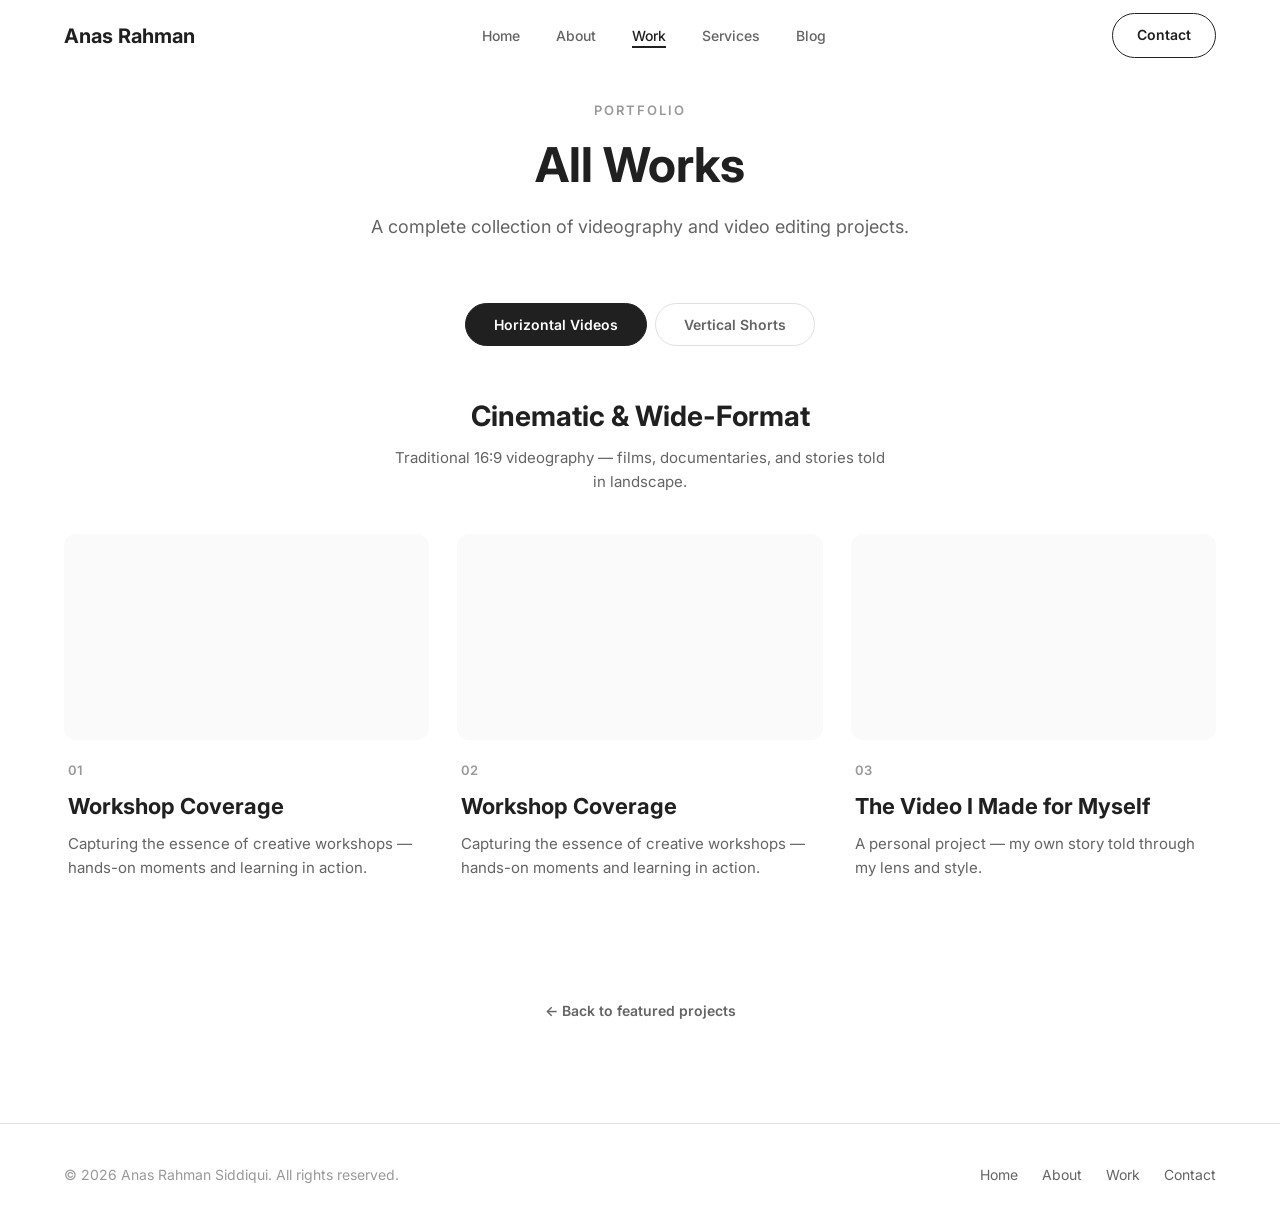
==== works.html @ dbf42dbc "fix: correct name to Rahman, add contact info (Karachi, phone, email)" ====
<!DOCTYPE html>
<html lang="en">
<head>
  <meta charset="UTF-8">
  <meta name="viewport" content="width=device-width, initial-scale=1.0">
  <title>All Works — Anas Rahman Siddiqui</title>
  <meta name="description" content="Complete portfolio of Anas Rahman Siddiqui — videographer and video editor.">
  <link rel="preconnect" href="https://fonts.googleapis.com">
  <link rel="preconnect" href="https://fonts.gstatic.com" crossorigin>
  <link href="https://fonts.googleapis.com/css2?family=Inter:wght@400;500;600;700&display=swap" rel="stylesheet">
  <link rel="stylesheet" href="style.css">
  <style>
    /* Tabs */
    .works-tabs {
      display: flex;
      justify-content: center;
      gap: 8px;
      margin-bottom: 48px;
    }
    .works-tab {
      padding: 12px 28px;
      font-size: 14px;
      font-weight: 600;
      border: 1px solid var(--color-border);
      border-radius: var(--radius-pill);
      background: transparent;
      color: var(--color-secondary);
      cursor: pointer;
      transition: all var(--transition);
      font-family: var(--font-body);
    }
    .works-tab:hover {
      border-color: var(--color-primary);
      color: var(--color-primary);
    }
    .works-tab.active {
      background: var(--color-primary);
      border-color: var(--color-primary);
      color: var(--color-bg);
    }

    /* Category sections — hidden by default */
    .works-category-section {
      display: none;
    }
    .works-category-section.active {
      display: block;
    }

    /* Grid */
    .works-all-grid {
      max-width: var(--max-width);
      margin: 0 auto;
      padding: 0 24px;
      display: grid;
      grid-template-columns: repeat(3, 1fr);
      gap: 40px 28px;
    }
    .works-all-grid .work-card {
      display: flex;
      flex-direction: column;
    }
    .works-all-grid .video-container {
      width: 100%;
    }
    .works-all-grid .video-vertical {
      max-height: 540px;
      min-width: 270px;
      width: 300px;
    }
    .works-all-grid .video-vertical iframe {
      object-fit: fill !important;
    }
    .works-all-grid .video-horizontal {
      width: 100%;
    }

    /* Section header */
    .works-section-title {
      font-family: var(--font-heading);
      font-size: 28px;
      font-weight: 700;
      margin-bottom: 8px;
      text-align: center;
    }
    .works-section-desc {
      font-size: 15px;
      color: var(--color-secondary);
      margin-bottom: 40px;
      text-align: center;
      max-width: 500px;
      margin-left: auto;
      margin-right: auto;
    }

    /* Back link */
    .back-link {
      display: inline-flex;
      align-items: center;
      gap: 8px;
      font-size: 14px;
      font-weight: 600;
      color: var(--color-secondary);
      transition: color var(--transition);
    }
    .back-link:hover { color: var(--color-primary); }
    .works-back-wrapper { text-align: center; margin-top: 60px; }

    .reveal { opacity: 0; transform: translateY(24px); transition: all 0.6s ease; }
    .reveal.visible { opacity: 1; transform: translateY(0); }

    @media (max-width: 900px) {
      .works-all-grid { grid-template-columns: repeat(2, 1fr); }
    }
    @media (max-width: 560px) {
      .works-all-grid { grid-template-columns: 1fr; }
      .works-all-grid .video-vertical { max-height: 420px; min-width: 200px; }
    }
  </style>
</head>
<body>

  <!-- Navigation -->
  <nav class="navbar" id="navbar">
    <div class="nav-container">
      <a href="index.html" class="logo">Anas Rahman</a>
      <ul class="nav-menu" id="navMenu">
        <li><a href="index.html#home" class="nav-link">Home</a></li>
        <li><a href="index.html#about" class="nav-link">About</a></li>
        <li><a href="index.html#works" class="nav-link active">Work</a></li>
        <li><a href="index.html#services" class="nav-link">Services</a></li>
        <li><a href="index.html#blog" class="nav-link">Blog</a></li>
      </ul>
      <a href="index.html#contact" class="nav-cta">Contact</a>
      <button class="nav-toggle" id="navToggle" aria-label="Toggle menu">
        <span></span><span></span><span></span>
      </button>
    </div>
  </nav>

  <!-- Works Page -->
  <section class="section">
    <div class="container">
      <div class="works-page-header reveal">
        <p class="section-label">Portfolio</p>
        <h2 class="section-title">All Works</h2>
        <p class="section-desc">A complete collection of videography and video editing projects.</p>
      </div>

      <!-- Tabs -->
      <div class="works-tabs reveal">
        <button class="works-tab active" data-tab="horizontal">Horizontal Videos</button>
        <button class="works-tab" data-tab="vertical">Vertical Shorts</button>
      </div>

      <!-- Category: Horizontal Videos -->
      <div class="works-category-section active" id="section-horizontal">
        <div class="works-section-title reveal">Cinematic &amp; Wide-Format</div>
        <p class="works-section-desc reveal">Traditional 16:9 videography — films, documentaries, and stories told in landscape.</p>

        <div class="works-all-grid">

          <!-- H1 — Workshop Coverage -->
          <div class="work-card reveal">
            <div class="video-container video-horizontal">
              <iframe src="https://www.youtube.com/embed/DW00xK0rSoQ?autoplay=0&rel=0" title="Workshop Coverage" frameborder="0" allow="accelerometer; autoplay; clipboard-write; encrypted-media; gyroscope; picture-in-picture" allowfullscreen></iframe>
            </div>
            <div class="work-meta">
              <p class="work-number">01</p>
              <h3 class="work-title">Workshop Coverage</h3>
              <p class="work-desc">Capturing the essence of creative workshops — hands-on moments and learning in action.</p>
            </div>
          </div>

          <!-- H2 — Workshop Coverage -->
          <div class="work-card reveal">
            <div class="video-container video-horizontal">
              <iframe src="https://www.youtube.com/embed/mkoUpYARO3Y?autoplay=0&rel=0" title="Workshop Coverage" frameborder="0" allow="accelerometer; autoplay; clipboard-write; encrypted-media; gyroscope; picture-in-picture" allowfullscreen></iframe>
            </div>
            <div class="work-meta">
              <p class="work-number">02</p>
              <h3 class="work-title">Workshop Coverage</h3>
              <p class="work-desc">Capturing the essence of creative workshops — hands-on moments and learning in action.</p>
            </div>
          </div>

          <!-- H3 — Myself -->
          <div class="work-card reveal">
            <div class="video-container video-horizontal">
              <iframe src="https://www.youtube.com/embed/28gtFXc-Je8?autoplay=0&rel=0" title="The Video I Made for Myself" frameborder="0" allow="accelerometer; autoplay; clipboard-write; encrypted-media; gyroscope; picture-in-picture" allowfullscreen></iframe>
            </div>
            <div class="work-meta">
              <p class="work-number">03</p>
              <h3 class="work-title">The Video I Made for Myself</h3>
              <p class="work-desc">A personal project — my own story told through my lens and style.</p>
            </div>
          </div>

        </div>
      </div>

      <!-- Category: Vertical Shorts -->
      <div class="works-category-section" id="section-vertical">
        <div class="works-section-title reveal">YouTube Shorts &amp; Reels</div>
        <p class="works-section-desc reveal">Quick, impactful vertical content — 9:16 format optimized for mobile and Shorts.</p>

        <div class="works-all-grid">

          <!-- S1 — Reviews Reel -->
          <div class="work-card reveal">
            <div class="video-container video-vertical">
              <iframe src="https://www.youtube.com/embed/zEVXGn4270s?autoplay=0&rel=0" title="Reviews Reel" frameborder="0" allow="accelerometer; autoplay; clipboard-write; encrypted-media; gyroscope; picture-in-picture" allowfullscreen></iframe>
            </div>
            <div class="work-meta">
              <p class="work-number">01</p>
              <h3 class="work-title">Reviews Reel</h3>
              <p class="work-desc">Quick-hit reviews — honest takes on gear, tools, and techniques in 60 seconds.</p>
            </div>
          </div>

          <!-- S2 — Reviews Reel -->
          <div class="work-card reveal">
            <div class="video-container video-vertical">
              <iframe src="https://www.youtube.com/embed/CBUQ7c25rzM?autoplay=0&rel=0" title="Reviews Reel" frameborder="0" allow="accelerometer; autoplay; clipboard-write; encrypted-media; gyroscope; picture-in-picture" allowfullscreen></iframe>
            </div>
            <div class="work-meta">
              <p class="work-number">02</p>
              <h3 class="work-title">Reviews Reel</h3>
              <p class="work-desc">Quick-hit reviews — honest takes on gear, tools, and techniques in 60 seconds.</p>
            </div>
          </div>

          <!-- S3 — Minimal Editing -->
          <div class="work-card reveal">
            <div class="video-container video-vertical">
              <iframe src="https://www.youtube.com/embed/Puwrz4b2Gc4?autoplay=0&rel=0" title="Minimal Editing" frameborder="0" allow="accelerometer; autoplay; clipboard-write; encrypted-media; gyroscope; picture-in-picture" allowfullscreen></iframe>
            </div>
            <div class="work-meta">
              <p class="work-number">03</p>
              <h3 class="work-title">Minimal Editing</h3>
              <p class="work-desc">Less is more — clean, minimal edits that let the visuals speak for themselves.</p>
            </div>
          </div>

          <!-- S4 — Minimal Editing -->
          <div class="work-card reveal">
            <div class="video-container video-vertical">
              <iframe src="https://www.youtube.com/embed/XI1FGnscoVo?autoplay=0&rel=0" title="Minimal Editing" frameborder="0" allow="accelerometer; autoplay; clipboard-write; encrypted-media; gyroscope; picture-in-picture" allowfullscreen></iframe>
            </div>
            <div class="work-meta">
              <p class="work-number">04</p>
              <h3 class="work-title">Minimal Editing</h3>
              <p class="work-desc">Less is more — clean, minimal edits that let the visuals speak for themselves.</p>
            </div>
          </div>

          <!-- S5 — Myself -->
          <div class="work-card reveal">
            <div class="video-container video-vertical">
              <iframe src="https://www.youtube.com/embed/gh7UGdHPQJs?autoplay=0&rel=0" title="The Video I Made for Myself" frameborder="0" allow="accelerometer; autoplay; clipboard-write; encrypted-media; gyroscope; picture-in-picture" allowfullscreen></iframe>
            </div>
            <div class="work-meta">
              <p class="work-number">05</p>
              <h3 class="work-title">The Video I Made for Myself</h3>
              <p class="work-desc">A personal project — my own story told through my lens and style.</p>
            </div>
          </div>

          <!-- S6 — Myself -->
          <div class="work-card reveal">
            <div class="video-container video-vertical">
              <iframe src="https://www.youtube.com/embed/VKpuMI4sp3k?autoplay=0&rel=0" title="The Video I Made for Myself" frameborder="0" allow="accelerometer; autoplay; clipboard-write; encrypted-media; gyroscope; picture-in-picture" allowfullscreen></iframe>
            </div>
            <div class="work-meta">
              <p class="work-number">06</p>
              <h3 class="work-title">The Video I Made for Myself</h3>
              <p class="work-desc">A personal project — my own story told through my lens and style.</p>
            </div>
          </div>

        </div>
      </div>

      <div class="works-back-wrapper reveal">
        <a href="index.html#works" class="back-link">← Back to featured projects</a>
      </div>
    </div>
  </section>

  <!-- Footer -->
  <footer class="footer">
    <div class="footer-container">
      <p class="footer-text">© 2026 Anas Rahman Siddiqui. All rights reserved.</p>
      <div class="footer-links">
        <a href="index.html#home">Home</a>
        <a href="index.html#about">About</a>
        <a href="index.html#works">Work</a>
        <a href="index.html#contact">Contact</a>
      </div>
    </div>
  </footer>

  <script>
    // Nav scroll effect
    const navbar = document.getElementById('navbar');
    window.addEventListener('scroll', () => {
      navbar.classList.toggle('scrolled', window.pageYOffset > 50);
    });

    // Mobile nav toggle
    const navToggle = document.getElementById('navToggle');
    const navMenu = document.getElementById('navMenu');
    if (navToggle) navToggle.addEventListener('click', () => navMenu.classList.toggle('open'));

    // Tabs
    const tabs = document.querySelectorAll('.works-tab');
    const sections = document.querySelectorAll('.works-category-section');

    tabs.forEach(tab => {
      tab.addEventListener('click', () => {
        const target = tab.getAttribute('data-tab');

        tabs.forEach(t => t.classList.remove('active'));
        tab.classList.add('active');

        sections.forEach(s => s.classList.remove('active'));
        document.getElementById('section-' + target).classList.add('active');
      });
    });

    // Scroll reveal
    const revealElements = document.querySelectorAll('.reveal');
    const revealObserver = new IntersectionObserver((entries) => {
      entries.forEach(entry => {
        if (entry.isIntersecting) entry.target.classList.add('visible');
      });
    }, { threshold: 0.1, rootMargin: '0px 0px -50px 0px' });
    revealElements.forEach(el => revealObserver.observe(el));
  </script>
</body>
</html>
---- style.css ----
/* ============================================
   DESIGN TOKENS
   ============================================ */
:root {
  --color-primary: #202020;
  --color-secondary: #646464;
  --color-muted: #999999;
  --color-border: #E0E0E0;
  --color-bg: #ffffff;
  --color-bg-alt: #FAFAFA;
  --font-heading: 'Inter', -apple-system, BlinkMacSystemFont, 'Segoe UI', sans-serif;
  --font-body: 'Inter', -apple-system, BlinkMacSystemFont, 'Segoe UI', sans-serif;
  --max-width: 1200px;
  --nav-height: 72px;
  --radius-pill: 60px;
  --radius-sm: 8px;
  --transition: 0.3s cubic-bezier(0.4, 0, 0.2, 1);
}

/* ============================================
   RESET
   ============================================ */
*, *::before, *::after {
  box-sizing: border-box;
  margin: 0;
  padding: 0;
}

html {
  scroll-behavior: smooth;
  -webkit-font-smoothing: antialiased;
  -moz-osx-font-smoothing: grayscale;
}

body {
  font-family: var(--font-body);
  font-size: 16px;
  line-height: 1.6;
  color: var(--color-primary);
  background: var(--color-bg);
}

img {
  max-width: 100%;
  height: auto;
  display: block;
}

a {
  color: inherit;
  text-decoration: none;
}

ul { list-style: none; }

/* ============================================
   UTILITY
   ============================================ */
.section {
  padding: 100px 0;
}

.section-label {
  font-size: 13px;
  font-weight: 600;
  letter-spacing: 2px;
  text-transform: uppercase;
  color: var(--color-muted);
  margin-bottom: 16px;
}

.section-title {
  font-family: var(--font-heading);
  font-size: clamp(32px, 5vw, 48px);
  font-weight: 700;
  line-height: 1.15;
  margin-bottom: 20px;
}

.section-desc {
  font-size: 18px;
  color: var(--color-secondary);
  max-width: 600px;
  line-height: 1.7;
}

/* ============================================
   BUTTONS
   ============================================ */
.btn-primary {
  display: inline-flex;
  align-items: center;
  padding: 14px 32px;
  background: var(--color-primary);
  color: var(--color-bg);
  font-family: var(--font-body);
  font-size: 15px;
  font-weight: 600;
  border: 1px solid var(--color-primary);
  border-radius: var(--radius-pill);
  cursor: pointer;
  transition: all var(--transition);
  text-decoration: none;
}

.btn-primary:hover {
  background: transparent;
  color: var(--color-primary);
}

/* ============================================
   NAVIGATION
   ============================================ */
.navbar {
  position: fixed;
  top: 0;
  left: 0;
  right: 0;
  z-index: 1000;
  height: var(--nav-height);
  background: rgba(255, 255, 255, 0.85);
  backdrop-filter: blur(20px);
  -webkit-backdrop-filter: blur(20px);
  border-bottom: 1px solid transparent;
  transition: all var(--transition);
}

.navbar.scrolled {
  border-bottom-color: var(--color-border);
  box-shadow: 0 1px 20px rgba(0, 0, 0, 0.06);
}

.nav-container {
  max-width: var(--max-width);
  margin: 0 auto;
  padding: 0 24px;
  height: 100%;
  display: flex;
  align-items: center;
  justify-content: space-between;
}

.logo {
  font-family: var(--font-heading);
  font-size: 20px;
  font-weight: 700;
  color: var(--color-primary);
}

.nav-menu {
  display: flex;
  gap: 36px;
}

.nav-link {
  font-size: 14px;
  font-weight: 500;
  color: var(--color-secondary);
  transition: color var(--transition);
  position: relative;
}

.nav-link::after {
  content: '';
  position: absolute;
  bottom: -4px;
  left: 0;
  width: 0;
  height: 2px;
  background: var(--color-primary);
  transition: width var(--transition);
}

.nav-link:hover,
.nav-link.active {
  color: var(--color-primary);
}

.nav-link.active::after,
.nav-link:hover::after {
  width: 100%;
}

.nav-cta {
  font-size: 14px;
  font-weight: 600;
  padding: 10px 24px;
  border: 1px solid var(--color-primary);
  border-radius: var(--radius-pill);
  transition: all var(--transition);
}

.nav-cta:hover {
  background: var(--color-primary);
  color: var(--color-bg);
}

.nav-toggle {
  display: none;
  flex-direction: column;
  gap: 5px;
  cursor: pointer;
  background: none;
  border: none;
  padding: 4px;
}

.nav-toggle span {
  width: 24px;
  height: 2px;
  background: var(--color-primary);
  transition: all var(--transition);
}

@media (max-width: 768px) {
  .nav-menu {
    display: none;
    position: absolute;
    top: var(--nav-height);
    left: 0;
    right: 0;
    flex-direction: column;
    background: var(--color-bg);
    padding: 24px;
    gap: 20px;
    border-bottom: 1px solid var(--color-border);
  }

  .nav-menu.open {
    display: flex;
  }

  .nav-toggle {
    display: flex;
  }
}

/* ============================================
   HERO
   ============================================ */
.hero {
  padding-top: calc(var(--nav-height) + 60px);
  padding-bottom: 80px;
}

.hero-container {
  max-width: var(--max-width);
  margin: 0 auto;
  padding: 0 24px;
  display: grid;
  grid-template-columns: 1fr 1fr;
  gap: 60px;
  align-items: center;
}

.hero-label {
  font-size: 13px;
  font-weight: 600;
  letter-spacing: 2px;
  text-transform: uppercase;
  color: var(--color-muted);
  margin-bottom: 24px;
}

.hero-title {
  font-family: var(--font-heading);
  font-size: clamp(36px, 5.5vw, 60px);
  font-weight: 700;
  line-height: 1.1;
  margin-bottom: 24px;
}

.hero-subtitle {
  font-size: 18px;
  color: var(--color-secondary);
  line-height: 1.7;
  max-width: 480px;
  margin-bottom: 36px;
}

.hero-visual {
  position: relative;
}

.hero-image-wrapper {
  border-radius: 16px;
  overflow: hidden;
  aspect-ratio: 4/5;
}

.hero-image-wrapper img {
  width: 100%;
  height: 100%;
  object-fit: cover;
}

.social-proof {
  display: flex;
  align-items: center;
  gap: 16px;
  margin-top: 24px;
}

.avatars {
  display: flex;
}

.avatars img {
  width: 40px;
  height: 40px;
  border-radius: 50%;
  border: 3px solid var(--color-bg);
  margin-left: -12px;
  object-fit: cover;
}

.avatars img:first-child {
  margin-left: 0;
}

.proof-text {
  font-size: 14px;
  color: var(--color-secondary);
  font-weight: 500;
}

@media (max-width: 900px) {
  .hero-container {
    grid-template-columns: 1fr;
    gap: 40px;
  }

  .hero-visual {
    order: -1;
    max-width: 400px;
    margin: 0 auto;
  }
}

/* ============================================
   ABOUT
   ============================================ */
.about {
  background: var(--color-bg-alt);
}

.about-container {
  max-width: var(--max-width);
  margin: 0 auto;
  padding: 0 24px;
  display: grid;
  grid-template-columns: 1fr 1fr;
  gap: 80px;
  align-items: center;
}

.about-image {
  border-radius: 16px;
  overflow: hidden;
  aspect-ratio: 3/4;
}

.about-image img {
  width: 100%;
  height: 100%;
  object-fit: cover;
}

.about-stats {
  display: flex;
  gap: 48px;
  margin-top: 40px;
  padding-top: 40px;
  border-top: 1px solid var(--color-border);
}

.stat-number {
  font-family: var(--font-heading);
  font-size: 40px;
  font-weight: 700;
  line-height: 1;
}

.stat-label {
  font-size: 14px;
  color: var(--color-secondary);
  margin-top: 6px;
}

@media (max-width: 900px) {
  .about-container {
    grid-template-columns: 1fr;
    gap: 40px;
  }
}

/* ============================================
   WORKS / PROJECTS
   ============================================ */
.works {
  padding: 100px 0;
}

.works-header {
  max-width: var(--max-width);
  margin: 0 auto;
  padding: 0 24px;
  display: flex;
  justify-content: space-between;
  align-items: flex-end;
  margin-bottom: 60px;
}

.works-featured {
  max-width: var(--max-width);
  margin: 0 auto;
  padding: 0 24px;
  display: flex;
  flex-direction: column;
  gap: 32px;
}

/* Row: two horizontal videos side by side */
.work-row-horizontal {
  display: grid;
  grid-template-columns: 1fr 1fr;
  gap: 32px;
}

/* Row: two vertical shorts side by side, same height */
.work-row-vertical {
  display: flex;
  justify-content: center;
  gap: 32px;
}

.work-row-vertical .work-card {
  display: flex;
  flex-direction: column;
  flex: 0 0 auto;
}

/* Ensure both vertical shorts are the same height */
.work-row-vertical .video-vertical {
  max-height: 500px;
  min-width: 250px;
  width: 270px;
}

.work-row-vertical .work-meta {
  flex: 1;
  display: flex;
  flex-direction: column;
  justify-content: flex-start;
}

@media (max-width: 900px) {
  .work-row-horizontal {
    grid-template-columns: 1fr;
  }

  .work-row-vertical {
    flex-direction: column;
    align-items: center;
  }

  .work-row-vertical .video-vertical {
    max-height: 460px;
    min-width: 240px;
    width: 260px;
  }
}

.work-card {
  cursor: default;
  transition: transform var(--transition);
}

.work-card:hover {
  transform: translateY(-4px);
}

.video-container {
  position: relative;
  border-radius: 12px;
  overflow: hidden;
  background: var(--color-bg-alt);
  margin-bottom: 20px;
}

.video-container video {
  width: 100%;
  height: 100%;
  object-fit: cover;
  border: none;
  display: block;
}

/* Horizontal video — 16:9 */
.video-horizontal {
  aspect-ratio: 16 / 9;
  width: 100%;
}

.video-horizontal iframe {
  width: 100%;
  height: 100%;
  object-fit: cover;
  border: none;
  display: block;
}

/* Vertical Short — 9:16 exact, no black bars */
.video-vertical {
  aspect-ratio: 9 / 16;
  max-height: 540px;
  margin-left: auto;
  margin-right: auto;
  width: fit-content;
  min-width: 270px;
  height: auto;
}

.video-vertical iframe {
  width: 100%;
  height: 100%;
  object-fit: fill !important;
  border: none;
  display: block;
}

.work-meta {
  padding: 0 4px;
}

.work-number {
  font-size: 13px;
  font-weight: 600;
  color: var(--color-muted);
  margin-bottom: 8px;
}

.work-title {
  font-family: var(--font-heading);
  font-size: 22px;
  font-weight: 700;
  margin-bottom: 8px;
}

.work-desc {
  font-size: 15px;
  color: var(--color-secondary);
  line-height: 1.6;
}

.work-link {
  display: inline-flex;
  align-items: center;
  gap: 6px;
  font-size: 14px;
  font-weight: 600;
  transition: gap var(--transition);
}

.work-link:hover {
  gap: 12px;
}

@media (max-width: 768px) {
  .works-featured {
    grid-template-columns: 1fr;
  }

  .works-header {
    flex-direction: column;
    align-items: flex-start;
    gap: 16px;
  }

  .video-vertical {
    max-height: 460px;
    min-width: 240px;
  }
}

/* ============================================
   WORKS PAGE (all projects)
   ============================================ */
.works-page-header {
  text-align: center;
  margin-bottom: 60px;
}

.works-page-header .section-desc {
  margin: 0 auto;
}

.works-all-grid {
  max-width: var(--max-width);
  margin: 0 auto;
  padding: 0 24px;
  display: grid;
  grid-template-columns: repeat(3, 1fr);
  gap: 40px 28px;
}

.works-all-grid .work-card {
  display: flex;
  flex-direction: column;
}

.works-all-grid .video-container {
  width: 100%;
}

.works-all-grid .video-vertical {
  max-height: 480px;
  min-width: 220px;
}

.back-link {
  display: inline-flex;
  align-items: center;
  gap: 8px;
  font-size: 14px;
  font-weight: 600;
  margin-top: 60px;
  color: var(--color-secondary);
  transition: color var(--transition);
}

.back-link:hover {
  color: var(--color-primary);
}

.works-back-wrapper {
  text-align: center;
}

@media (max-width: 900px) {
  .works-all-grid {
    grid-template-columns: repeat(2, 1fr);
  }
}

@media (max-width: 560px) {
  .works-all-grid {
    grid-template-columns: 1fr;
  }

  .works-all-grid .video-vertical {
    max-height: 420px;
    min-width: 200px;
  }
}

/* ============================================
   SERVICES
   ============================================ */
.services {
  background: var(--color-bg-alt);
  padding: 100px 0;
}

.services-header {
  max-width: var(--max-width);
  margin: 0 auto;
  padding: 0 24px;
  text-align: center;
  margin-bottom: 60px;
}

.services-header .section-desc {
  margin: 0 auto;
}

.services-grid {
  max-width: var(--max-width);
  margin: 0 auto;
  padding: 0 24px;
  display: grid;
  grid-template-columns: repeat(4, 1fr);
  gap: 24px;
}

.service-card {
  padding: 36px 28px;
  border: 1px solid var(--color-border);
  border-radius: 16px;
  transition: all var(--transition);
}

.service-card:hover {
  border-color: var(--color-primary);
  box-shadow: 0 4px 24px rgba(0, 0, 0, 0.06);
}

.service-number {
  font-family: var(--font-heading);
  font-size: 14px;
  font-weight: 700;
  color: var(--color-muted);
  margin-bottom: 20px;
}

.service-title {
  font-family: var(--font-heading);
  font-size: 20px;
  font-weight: 700;
  margin-bottom: 12px;
}

.service-desc {
  font-size: 14px;
  color: var(--color-secondary);
  line-height: 1.7;
}

@media (max-width: 900px) {
  .services-grid {
    grid-template-columns: repeat(2, 1fr);
  }
}

@media (max-width: 500px) {
  .services-grid {
    grid-template-columns: 1fr;
  }
}

/* ============================================
   BLOG
   ============================================ */
.blog {
  padding: 100px 0;
}

.blog-header {
  max-width: var(--max-width);
  margin: 0 auto;
  padding: 0 24px;
  display: flex;
  justify-content: space-between;
  align-items: flex-end;
  margin-bottom: 60px;
}

.blog-grid {
  max-width: var(--max-width);
  margin: 0 auto;
  padding: 0 24px;
  display: grid;
  grid-template-columns: repeat(3, 1fr);
  gap: 32px;
}

.blog-card {
  transition: transform var(--transition);
}

.blog-card:hover {
  transform: translateY(-4px);
}

.blog-image {
  border-radius: 12px;
  overflow: hidden;
  aspect-ratio: 16/10;
  margin-bottom: 20px;
}

.blog-image img {
  width: 100%;
  height: 100%;
  object-fit: cover;
  transition: transform 0.5s ease;
}

.blog-card:hover .blog-image img {
  transform: scale(1.05);
}

.blog-date {
  font-size: 13px;
  color: var(--color-muted);
  margin-bottom: 10px;
}

.blog-title {
  font-family: var(--font-heading);
  font-size: 18px;
  font-weight: 700;
  line-height: 1.4;
  margin-bottom: 10px;
}

.blog-excerpt {
  font-size: 14px;
  color: var(--color-secondary);
  line-height: 1.6;
}

@media (max-width: 900px) {
  .blog-grid {
    grid-template-columns: 1fr;
    max-width: 500px;
  }
}

/* ============================================
   CONTACT
   ============================================ */
.contact {
  background: var(--color-bg-alt);
  padding: 100px 0;
}

.contact-container {
  max-width: var(--max-width);
  margin: 0 auto;
  padding: 0 24px;
  display: grid;
  grid-template-columns: 1fr 1fr;
  gap: 80px;
  align-items: center;
}

.contact-info h2 {
  font-family: var(--font-heading);
  font-size: clamp(32px, 4vw, 44px);
  font-weight: 700;
  line-height: 1.2;
  margin-bottom: 24px;
}

.contact-details {
  margin-top: 40px;
  display: flex;
  flex-direction: column;
  gap: 20px;
}

.contact-item {
  display: flex;
  align-items: center;
  gap: 16px;
}

.contact-icon {
  width: 44px;
  height: 44px;
  border-radius: 50%;
  background: var(--color-primary);
  color: var(--color-bg);
  display: flex;
  align-items: center;
  justify-content: center;
  font-size: 18px;
  flex-shrink: 0;
}

.contact-text {
  font-size: 15px;
  color: var(--color-secondary);
}

.contact-form {
  display: flex;
  flex-direction: column;
  gap: 20px;
}

.form-input {
  padding: 16px 24px;
  border: 1px solid var(--color-border);
  border-radius: var(--radius-pill);
  font-family: var(--font-body);
  font-size: 15px;
  background: var(--color-bg);
  transition: border-color var(--transition);
  outline: none;
}

.form-input:focus {
  border-color: var(--color-primary);
}

.form-textarea {
  border-radius: 24px;
  resize: vertical;
  min-height: 120px;
}

@media (max-width: 900px) {
  .contact-container {
    grid-template-columns: 1fr;
    gap: 40px;
  }
}

/* ============================================
   FOOTER
   ============================================ */
.footer {
  padding: 40px 0;
  border-top: 1px solid var(--color-border);
}

.footer-container {
  max-width: var(--max-width);
  margin: 0 auto;
  padding: 0 24px;
  display: flex;
  justify-content: space-between;
  align-items: center;
}

.footer-text {
  font-size: 14px;
  color: var(--color-muted);
}

.footer-links {
  display: flex;
  gap: 24px;
}

.footer-links a {
  font-size: 14px;
  color: var(--color-secondary);
  transition: color var(--transition);
}

.footer-links a:hover {
  color: var(--color-primary);
}

/* ============================================
   VIDEO MODAL
   ============================================ */
.video-modal {
  position: fixed;
  inset: 0;
  z-index: 9999;
  background: rgba(0, 0, 0, 0.9);
  display: flex;
  align-items: center;
  justify-content: center;
  opacity: 0;
  visibility: hidden;
  transition: all 0.3s ease;
}

.video-modal.open {
  opacity: 1;
  visibility: visible;
}

.video-modal-content {
  width: 90%;
  max-width: 900px;
  aspect-ratio: 16/9;
  position: relative;
}

.video-modal-content iframe {
  width: 100%;
  height: 100%;
  border: none;
  border-radius: 8px;
}

.video-modal-close {
  position: absolute;
  top: -44px;
  right: 0;
  background: none;
  border: none;
  color: white;
  font-size: 28px;
  cursor: pointer;
  padding: 8px;
  line-height: 1;
}

.video-modal-close:hover {
  opacity: 0.7;
}

/* ============================================
   SCROLL REVEAL
   ============================================ */
.reveal {
  opacity: 0;
  transform: translateY(24px);
  transition: all 0.6s ease;
}

.reveal.visible {
  opacity: 1;
  transform: translateY(0);
}
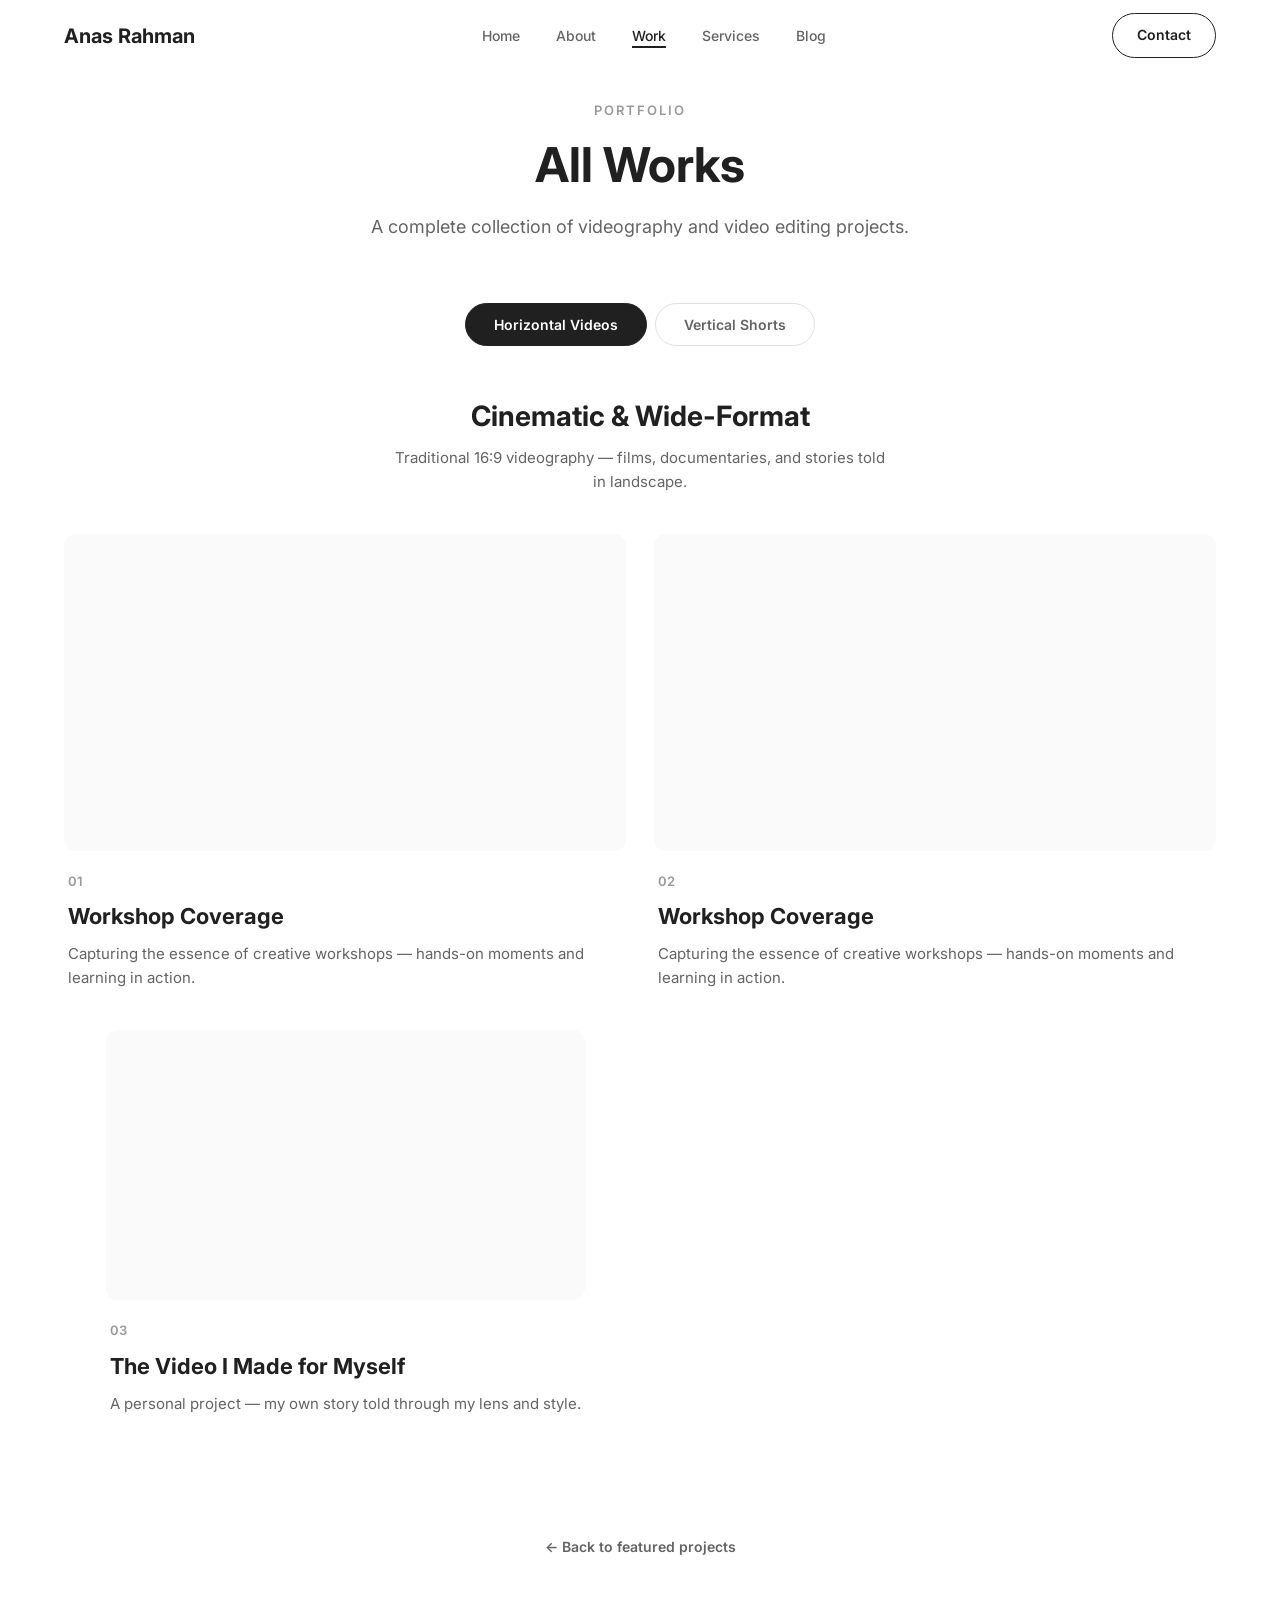
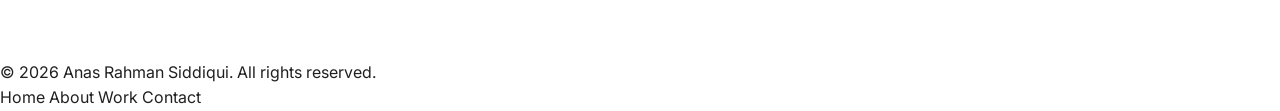
==== commit ce89da5d: "fix: works page shorts — 2-col grid, fixed height, match homepage dimensions" ====
--- a/works.html
+++ b/works.html
@@ -53,8 +53,9 @@
       margin: 0 auto;
       padding: 0 24px;
       display: grid;
-      grid-template-columns: repeat(3, 1fr);
+      grid-template-columns: repeat(2, 1fr);
       gap: 40px 28px;
+      justify-items: center;
     }
     .works-all-grid .work-card {
       display: flex;
@@ -63,13 +64,19 @@
     .works-all-grid .video-container {
       width: 100%;
     }
+    .works-all-grid .video-container.video-vertical {
+      width: calc(540px * 9 / 16);
+      max-width: 100%;
+    }
     .works-all-grid .video-vertical {
-      max-height: 540px;
-      min-width: 270px;
-      width: 300px;
+      height: 540px;
+      width: calc(540px * 9 / 16);
+      flex-shrink: 0;
     }
     .works-all-grid .video-vertical iframe {
-      object-fit: fill !important;
+      object-fit: fill;
+      width: 100%;
+      height: 100%;
     }
     .works-all-grid .video-horizontal {
       width: 100%;
@@ -109,12 +116,9 @@
     .reveal { opacity: 0; transform: translateY(24px); transition: all 0.6s ease; }
     .reveal.visible { opacity: 1; transform: translateY(0); }
 
-    @media (max-width: 900px) {
-      .works-all-grid { grid-template-columns: repeat(2, 1fr); }
-    }
-    @media (max-width: 560px) {
+    @media (max-width: 700px) {
       .works-all-grid { grid-template-columns: 1fr; }
-      .works-all-grid .video-vertical { max-height: 420px; min-width: 200px; }
+      .works-all-grid .video-vertical { height: 480px; width: calc(480px * 9 / 16); }
     }
   </style>
 </head>
--- a/style.css
+++ b/style.css
@@ -286,6 +286,7 @@
   border-radius: 16px;
   overflow: hidden;
   aspect-ratio: 4/5;
+  position: relative;
 }
 
 .hero-image-wrapper img {
@@ -349,21 +350,15 @@
   margin: 0 auto;
   padding: 0 24px;
   display: grid;
-  grid-template-columns: 1fr 1fr;
-  gap: 80px;
+  grid-template-columns: 1fr;
+  gap: 40px;
   align-items: center;
-}
-
-.about-image {
-  border-radius: 16px;
-  overflow: hidden;
-  aspect-ratio: 3/4;
-}
-
-.about-image img {
-  width: 100%;
-  height: 100%;
-  object-fit: cover;
+  text-align: center;
+}
+
+.about-content {
+  max-width: 800px;
+  margin: 0 auto;
 }
 
 .about-stats {
@@ -372,6 +367,7 @@
   margin-top: 40px;
   padding-top: 40px;
   border-top: 1px solid var(--color-border);
+  justify-content: center;
 }
 
 .stat-number {
@@ -392,6 +388,17 @@
     grid-template-columns: 1fr;
     gap: 40px;
   }
+
+  .about-stats {
+    gap: 24px;
+  }
+}
+
+@media (max-width: 500px) {
+  .about-stats {
+    flex-direction: column;
+    align-items: center;
+  }
 }
 
 /* ============================================
@@ -431,7 +438,9 @@
 .work-row-vertical {
   display: flex;
   justify-content: center;
+  align-items: flex-start;
   gap: 32px;
+  flex-wrap: wrap;
 }
 
 .work-row-vertical .work-card {
@@ -442,9 +451,8 @@
 
 /* Ensure both vertical shorts are the same height */
 .work-row-vertical .video-vertical {
-  max-height: 500px;
-  min-width: 250px;
-  width: 270px;
+  height: 500px;
+  width: calc(500px * 9 / 16);
 }
 
 .work-row-vertical .work-meta {
@@ -465,9 +473,8 @@
   }
 
   .work-row-vertical .video-vertical {
-    max-height: 460px;
-    min-width: 240px;
-    width: 260px;
+    height: 460px;
+    width: calc(460px * 9 / 16);
   }
 }
 
@@ -512,19 +519,18 @@
 
 /* Vertical Short — 9:16 exact, no black bars */
 .video-vertical {
-  aspect-ratio: 9 / 16;
-  max-height: 540px;
+  position: relative;
+  height: 540px;
+  width: calc(540px * 9 / 16);
   margin-left: auto;
   margin-right: auto;
-  width: fit-content;
-  min-width: 270px;
-  height: auto;
+  flex-shrink: 0;
 }
 
 .video-vertical iframe {
   width: 100%;
   height: 100%;
-  object-fit: fill !important;
+  object-fit: fill;
   border: none;
   display: block;
 }
@@ -580,6 +586,8 @@
   .video-vertical {
     max-height: 460px;
     min-width: 240px;
+    height: 460px;
+    width: calc(460px * 9 / 16);
   }
 }
 
@@ -651,6 +659,8 @@
   .works-all-grid .video-vertical {
     max-height: 420px;
     min-width: 200px;
+    height: 420px;
+    width: calc(420px * 9 / 16);
   }
 }
 
@@ -726,84 +736,76 @@
   .services-grid {
     grid-template-columns: 1fr;
   }
-}
-
-/* ============================================
-   BLOG
-   ============================================ */
-.blog {
+/* ============================================
+   CHANNELS
+   ============================================ */
+.channels {
   padding: 100px 0;
 }
 
-.blog-header {
+.channels-header {
   max-width: var(--max-width);
   margin: 0 auto;
   padding: 0 24px;
-  display: flex;
-  justify-content: space-between;
-  align-items: flex-end;
+  text-align: center;
   margin-bottom: 60px;
 }
 
-.blog-grid {
+.channels-header .section-desc {
+  margin: 0 auto;
+}
+
+.channels-grid {
   max-width: var(--max-width);
   margin: 0 auto;
   padding: 0 24px;
   display: grid;
   grid-template-columns: repeat(3, 1fr);
-  gap: 32px;
-}
-
-.blog-card {
-  transition: transform var(--transition);
-}
-
-.blog-card:hover {
-  transform: translateY(-4px);
-}
-
-.blog-image {
-  border-radius: 12px;
-  overflow: hidden;
-  aspect-ratio: 16/10;
+  gap: 28px;
+}
+
+.channel-card {
+  display: block;
+  padding: 36px 28px;
+  border: 1px solid var(--color-border);
+  border-radius: 16px;
+  text-align: center;
+  transition: all 0.35s cubic-bezier(0.25, 0.46, 0.45, 0.94);
+  cursor: pointer;
+  text-decoration: none;
+  color: inherit;
+}
+
+.channel-card:hover {
+  transform: translateY(-8px);
+  box-shadow: 0 20px 50px rgba(0, 0, 0, 0.1);
+  border-color: var(--color-primary);
+}
+
+.channel-icon {
+  font-size: 40px;
   margin-bottom: 20px;
-}
-
-.blog-image img {
-  width: 100%;
-  height: 100%;
-  object-fit: cover;
-  transition: transform 0.5s ease;
-}
-
-.blog-card:hover .blog-image img {
-  transform: scale(1.05);
-}
-
-.blog-date {
-  font-size: 13px;
-  color: var(--color-muted);
+  line-height: 1;
+}
+
+.channel-title {
+  font-family: var(--font-heading);
+  font-size: 20px;
+  font-weight: 700;
   margin-bottom: 10px;
 }
 
-.blog-title {
-  font-family: var(--font-heading);
-  font-size: 18px;
-  font-weight: 700;
-  line-height: 1.4;
-  margin-bottom: 10px;
-}
-
-.blog-excerpt {
+.channel-desc {
   font-size: 14px;
   color: var(--color-secondary);
   line-height: 1.6;
 }
 
 @media (max-width: 900px) {
-  .blog-grid {
+  .channels-grid {
     grid-template-columns: 1fr;
-    max-width: 500px;
+    max-width: 480px;
+    margin: 0 auto;
   }
 }
 
@@ -988,15 +990,291 @@
 }
 
 /* ============================================
-   SCROLL REVEAL
-   ============================================ */
+   SCROLL ANIMATION SYSTEM
+   ============================================ */
+
+/* Base reveal — opacity only (bidirectional) */
 .reveal {
   opacity: 0;
-  transform: translateY(24px);
-  transition: all 0.6s ease;
+  transition: opacity 0.9s cubic-bezier(0.25, 0.46, 0.45, 0.94);
 }
 
 .reveal.visible {
   opacity: 1;
+}
+
+/* Fade from left — opacity only */
+.reveal-left {
+  opacity: 0;
+  transition: opacity 0.9s cubic-bezier(0.25, 0.46, 0.45, 0.94);
+}
+
+.reveal-left.visible {
+  opacity: 1;
+}
+
+/* Fade from right — opacity only */
+.reveal-right {
+  opacity: 0;
+  transition: opacity 0.9s cubic-bezier(0.25, 0.46, 0.45, 0.94);
+}
+
+.reveal-right.visible {
+  opacity: 1;
+}
+
+/* Scale up — for work cards */
+.reveal-scale {
+  opacity: 0;
+  transform: scale(0.85) translateY(30px);
+  transition: opacity 0.8s cubic-bezier(0.25, 0.46, 0.45, 0.94),
+              transform 0.8s cubic-bezier(0.25, 0.46, 0.45, 0.94);
+}
+
+.reveal-scale.visible {
+  opacity: 1;
+  transform: scale(1) translateY(0);
+}
+
+/* Blur reveal — for text sections */
+.reveal-blur {
+  opacity: 0;
+  filter: blur(12px);
+  transform: translateY(20px);
+  transition: opacity 1s cubic-bezier(0.25, 0.46, 0.45, 0.94),
+              filter 1s cubic-bezier(0.25, 0.46, 0.45, 0.94),
+              transform 1s cubic-bezier(0.25, 0.46, 0.45, 0.94);
+}
+
+.reveal-blur.visible {
+  opacity: 1;
+  filter: blur(0);
   transform: translateY(0);
 }
+
+/* Rotate reveal — for service cards */
+.reveal-rotate {
+  opacity: 0;
+  transform: perspective(800px) rotateX(10deg) translateY(40px);
+  transition: opacity 0.8s cubic-bezier(0.25, 0.46, 0.45, 0.94),
+              transform 0.8s cubic-bezier(0.25, 0.46, 0.45, 0.94);
+}
+
+.reveal-rotate.visible {
+  opacity: 1;
+  transform: perspective(800px) rotateX(0) translateY(0);
+}
+
+/* Stagger delay utility */
+.delay-1 { transition-delay: 0.1s; }
+.delay-2 { transition-delay: 0.2s; }
+.delay-3 { transition-delay: 0.3s; }
+.delay-4 { transition-delay: 0.4s; }
+.delay-5 { transition-delay: 0.5s; }
+.delay-6 { transition-delay: 0.6s; }
+
+/* ============================================
+   PARALLAX
+   ============================================ */
+.parallax-section {
+  position: relative;
+  overflow: hidden;
+}
+
+.parallax-bg {
+  position: absolute;
+  inset: 0;
+}
+
+/* Hero parallax floating shapes — disabled, no motion */
+.hero-parallax-shapes {
+  position: absolute;
+  inset: 0;
+  pointer-events: none;
+  overflow: hidden;
+  display: none;
+}
+
+.hero-shape {
+  position: absolute;
+  border-radius: 50%;
+  opacity: 0.03;
+  background: var(--color-primary);
+}
+
+.hero-shape-1 {
+  width: 500px;
+  height: 500px;
+  top: -150px;
+  right: -150px;
+}
+
+.hero-shape-2 {
+  width: 350px;
+  height: 350px;
+  bottom: -80px;
+  left: -100px;
+}
+
+.hero-shape-3 {
+  width: 250px;
+  height: 250px;
+  top: 30%;
+  right: 15%;
+}
+
+.hero-shape-4 {
+  width: 180px;
+  height: 180px;
+  bottom: 20%;
+  left: 30%;
+}
+
+/* ============================================
+   SMOOTH SECTION TRANSITIONS
+   ============================================ */
+.section {
+  position: relative;
+}
+
+/* About section subtle parallax image */
+.about-image-wrapper {
+  overflow: hidden;
+  border-radius: 16px;
+}
+
+.about-image-wrapper img {
+  transition: transform 0.15s linear;
+}
+
+/* Work card hover lift */
+.work-card {
+  transition: transform 0.35s cubic-bezier(0.25, 0.46, 0.45, 0.94),
+              box-shadow 0.35s cubic-bezier(0.25, 0.46, 0.45, 0.94);
+}
+
+.work-card:hover {
+  transform: translateY(-10px);
+  box-shadow: 0 20px 50px rgba(0, 0, 0, 0.1);
+}
+
+/* Service card hover */
+.service-card {
+  transition: all 0.35s cubic-bezier(0.25, 0.46, 0.45, 0.94);
+}
+
+.service-card:hover {
+  transform: translateY(-6px);
+  box-shadow: 0 12px 36px rgba(0, 0, 0, 0.08);
+  border-color: var(--color-primary);
+}
+
+/* Navbar hide/show on scroll */
+.navbar {
+  transition: transform 0.4s cubic-bezier(0.25, 0.46, 0.45, 0.94),
+              background 0.3s ease,
+              border-color 0.3s ease,
+              box-shadow 0.3s ease;
+}
+
+.navbar.hidden {
+  transform: translateY(-100%);
+}
+
+/* Scroll progress bar */
+.scroll-progress {
+  position: fixed;
+  top: 0;
+  left: 0;
+  height: 2px;
+  background: linear-gradient(90deg, var(--color-primary), #555);
+  z-index: 10001;
+  transition: width 0.1s linear;
+  width: 0%;
+}
+
+/* Magnetic hover effect on CTA buttons */
+.btn-primary,
+.btn-outline {
+  transition: all 0.3s cubic-bezier(0.25, 0.46, 0.45, 0.94);
+}
+
+.btn-primary:hover {
+  transform: translateY(-3px);
+  box-shadow: 0 10px 30px rgba(32, 32, 32, 0.2);
+}
+
+.btn-outline:hover {
+  transform: translateY(-3px);
+}
+
+/* Contact form input focus animation */
+.form-input {
+  transition: border-color 0.3s ease, box-shadow 0.3s ease, transform 0.3s ease;
+}
+
+.form-input:focus {
+  border-color: var(--color-primary);
+  box-shadow: 0 0 0 4px rgba(32, 32, 32, 0.06);
+  transform: translateY(-2px);
+}
+
+/* Footer link animation */
+.footer-links a {
+  position: relative;
+  display: inline-block;
+  transition: transform 0.3s ease;
+}
+
+.footer-links a:hover {
+  transform: translateX(4px);
+}
+
+.footer-links a::after {
+  content: '';
+  position: absolute;
+  bottom: -2px;
+  left: 0;
+  width: 0;
+  height: 1px;
+  background: var(--color-primary);
+  transition: width 0.3s ease;
+}
+
+.footer-links a:hover::after {
+  width: 100%;
+}
+
+/* Section divider animation */
+.section-divider {
+  width: 0;
+  height: 1px;
+  background: var(--color-border);
+  margin: 0 auto;
+  transition: width 1.2s cubic-bezier(0.25, 0.46, 0.45, 0.94);
+}
+
+.section-divider.visible {
+  width: 80px;
+}
+
+/* Blog card hover */
+.blog-card {
+  transition: transform 0.35s cubic-bezier(0.25, 0.46, 0.45, 0.94),
+              box-shadow 0.35s cubic-bezier(0.25, 0.46, 0.45, 0.94);
+}
+
+.blog-card:hover {
+  transform: translateY(-6px);
+  box-shadow: 0 16px 40px rgba(0, 0, 0, 0.08);
+}
+
+/* Stat counter animation */
+.stat-number {
+  display: inline-block;
+  transition: transform 0.5s cubic-bezier(0.25, 0.46, 0.45, 0.94);
+}
+
+.stat:hover .stat-number {
+  transform: scale(1.05);
+}
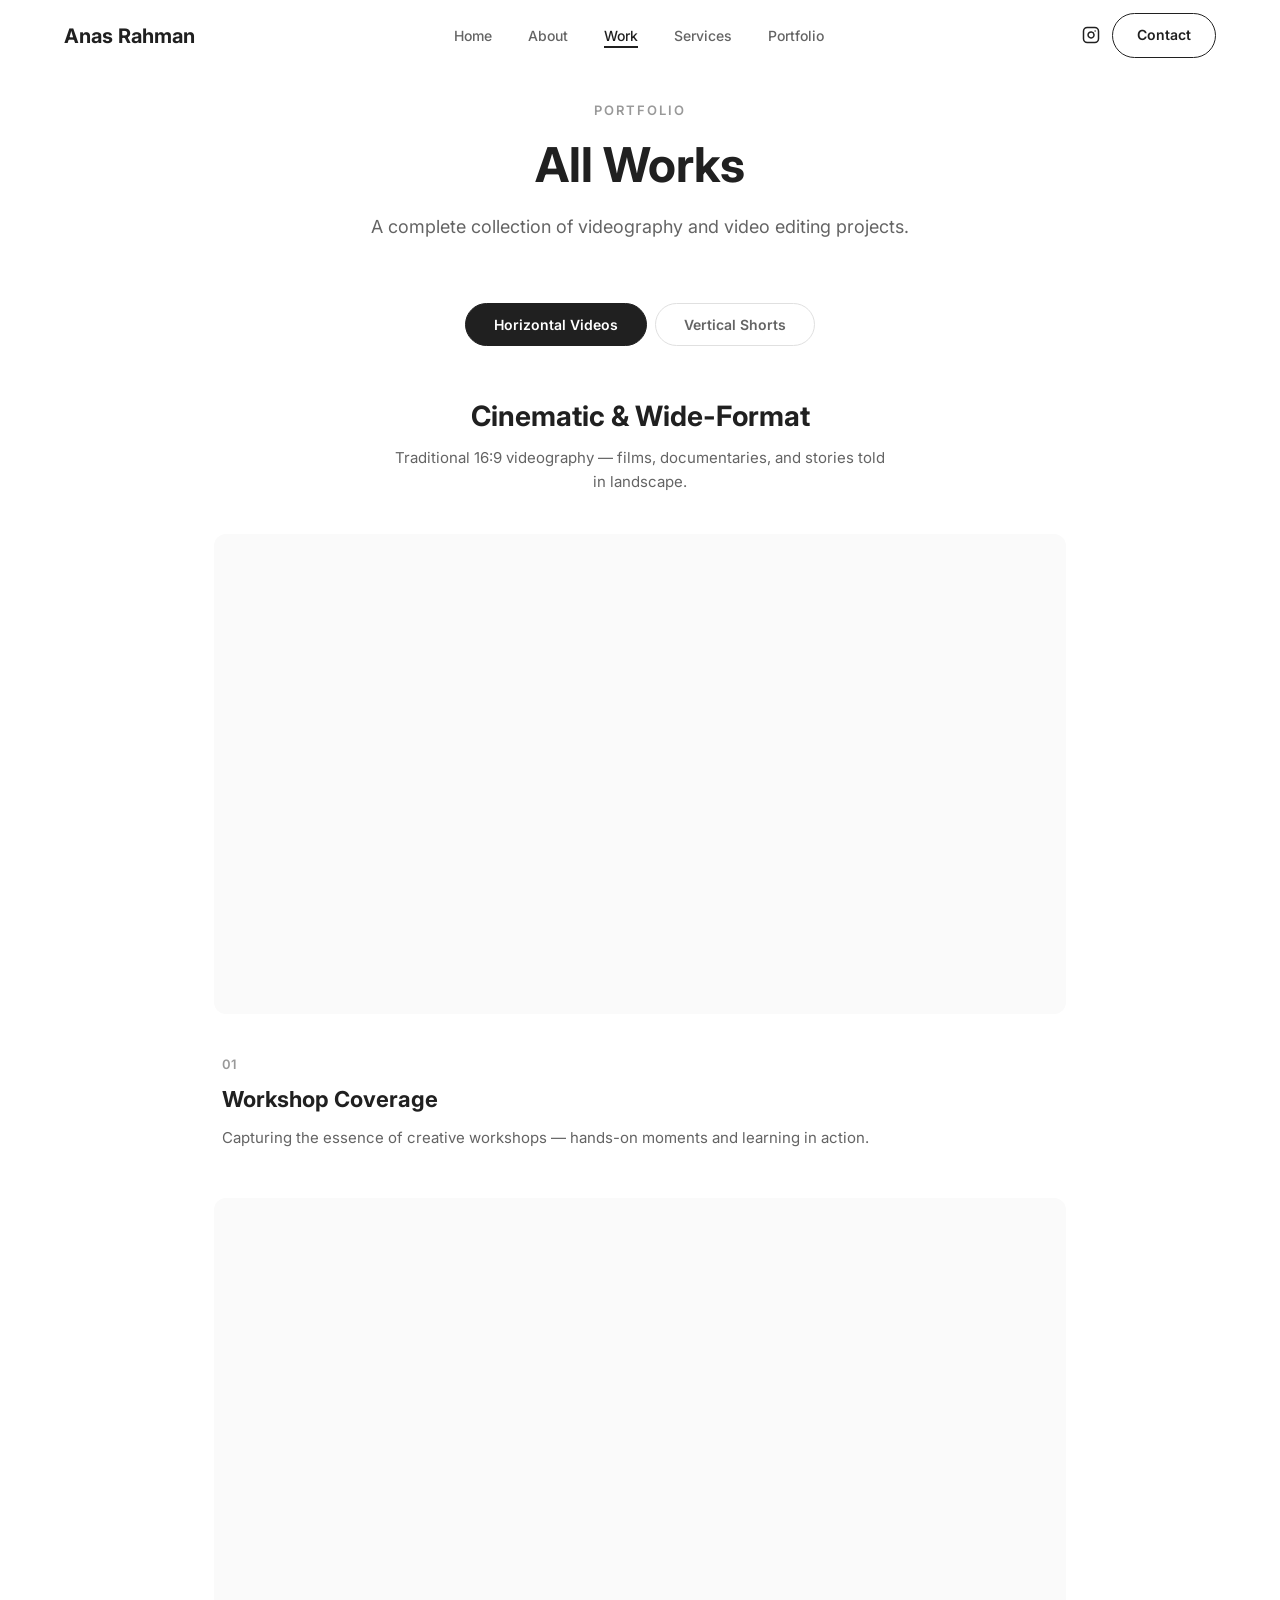
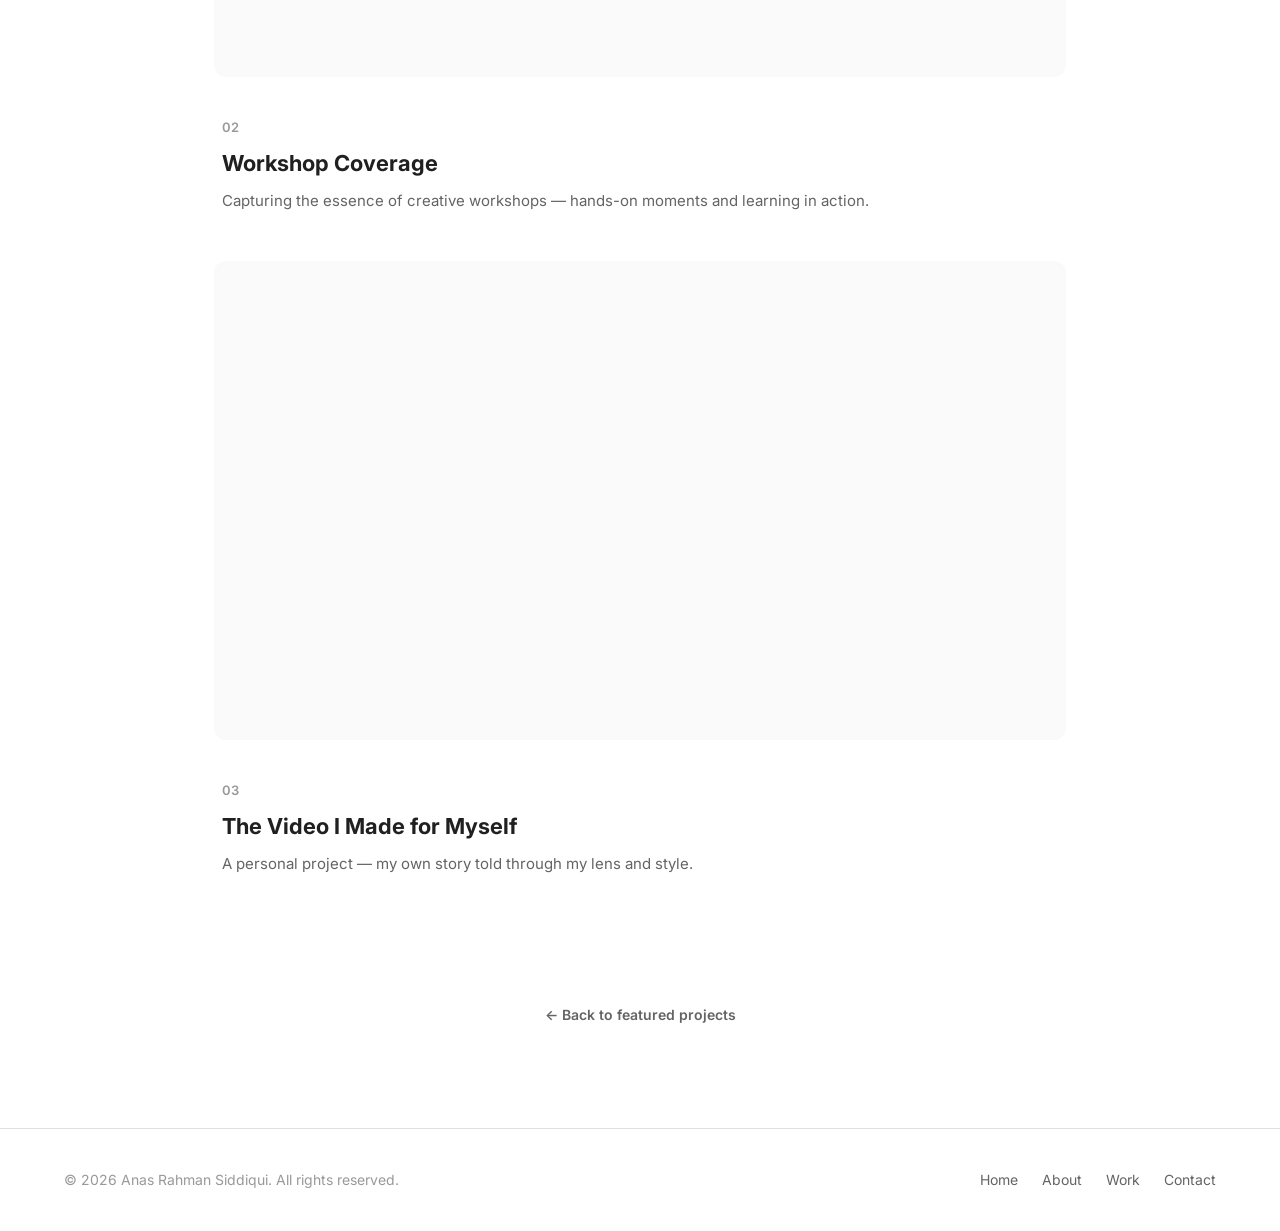
==== commit 8d8efdab: "add clickable phone, update nav Blog→Portfolio, add Instagram button in navbar" ====
--- a/works.html
+++ b/works.html
@@ -9,118 +9,6 @@
   <link rel="preconnect" href="https://fonts.gstatic.com" crossorigin>
   <link href="https://fonts.googleapis.com/css2?family=Inter:wght@400;500;600;700&display=swap" rel="stylesheet">
   <link rel="stylesheet" href="style.css">
-  <style>
-    /* Tabs */
-    .works-tabs {
-      display: flex;
-      justify-content: center;
-      gap: 8px;
-      margin-bottom: 48px;
-    }
-    .works-tab {
-      padding: 12px 28px;
-      font-size: 14px;
-      font-weight: 600;
-      border: 1px solid var(--color-border);
-      border-radius: var(--radius-pill);
-      background: transparent;
-      color: var(--color-secondary);
-      cursor: pointer;
-      transition: all var(--transition);
-      font-family: var(--font-body);
-    }
-    .works-tab:hover {
-      border-color: var(--color-primary);
-      color: var(--color-primary);
-    }
-    .works-tab.active {
-      background: var(--color-primary);
-      border-color: var(--color-primary);
-      color: var(--color-bg);
-    }
-
-    /* Category sections — hidden by default */
-    .works-category-section {
-      display: none;
-    }
-    .works-category-section.active {
-      display: block;
-    }
-
-    /* Grid */
-    .works-all-grid {
-      max-width: var(--max-width);
-      margin: 0 auto;
-      padding: 0 24px;
-      display: grid;
-      grid-template-columns: repeat(2, 1fr);
-      gap: 40px 28px;
-      justify-items: center;
-    }
-    .works-all-grid .work-card {
-      display: flex;
-      flex-direction: column;
-    }
-    .works-all-grid .video-container {
-      width: 100%;
-    }
-    .works-all-grid .video-container.video-vertical {
-      width: calc(540px * 9 / 16);
-      max-width: 100%;
-    }
-    .works-all-grid .video-vertical {
-      height: 540px;
-      width: calc(540px * 9 / 16);
-      flex-shrink: 0;
-    }
-    .works-all-grid .video-vertical iframe {
-      object-fit: fill;
-      width: 100%;
-      height: 100%;
-    }
-    .works-all-grid .video-horizontal {
-      width: 100%;
-    }
-
-    /* Section header */
-    .works-section-title {
-      font-family: var(--font-heading);
-      font-size: 28px;
-      font-weight: 700;
-      margin-bottom: 8px;
-      text-align: center;
-    }
-    .works-section-desc {
-      font-size: 15px;
-      color: var(--color-secondary);
-      margin-bottom: 40px;
-      text-align: center;
-      max-width: 500px;
-      margin-left: auto;
-      margin-right: auto;
-    }
-
-    /* Back link */
-    .back-link {
-      display: inline-flex;
-      align-items: center;
-      gap: 8px;
-      font-size: 14px;
-      font-weight: 600;
-      color: var(--color-secondary);
-      transition: color var(--transition);
-    }
-    .back-link:hover { color: var(--color-primary); }
-    .works-back-wrapper { text-align: center; margin-top: 60px; }
-
-    .reveal { opacity: 0; transform: translateY(24px); transition: all 0.6s ease; }
-    .reveal.visible { opacity: 1; transform: translateY(0); }
-
-    @media (max-width: 700px) {
-      .works-all-grid { grid-template-columns: 1fr; }
-      .works-all-grid .video-vertical { height: 480px; width: calc(480px * 9 / 16); }
-    }
-  </style>
 </head>
 <body>
 
@@ -133,9 +21,14 @@
         <li><a href="index.html#about" class="nav-link">About</a></li>
         <li><a href="index.html#works" class="nav-link active">Work</a></li>
         <li><a href="index.html#services" class="nav-link">Services</a></li>
-        <li><a href="index.html#blog" class="nav-link">Blog</a></li>
+        <li><a href="index.html#blog" class="nav-link">Portfolio</a></li>
       </ul>
-      <a href="index.html#contact" class="nav-cta">Contact</a>
+      <div class="nav-actions">
+        <a href="https://instagram.com/anasrahmansiddiqui" target="_blank" rel="noopener" class="nav-instagram" aria-label="Instagram">
+          <svg width="18" height="18" viewBox="0 0 24 24" fill="none" stroke="currentColor" stroke-width="2" stroke-linecap="round" stroke-linejoin="round"><rect x="2" y="2" width="20" height="20" rx="5" ry="5"/><path d="M16 11.37A4 4 0 1 1 12.63 8 4 4 0 0 1 16 11.37z"/><line x1="17.5" y1="6.5" x2="17.51" y2="6.5"/></svg>
+        </a>
+        <a href="https://wa.me/923122842977?text=Hi%20Anas%2C%20I%27d%20like%20to%20discuss%20a%20video%20editing%20project." target="_blank" rel="noopener" class="nav-cta">Contact</a>
+      </div>
       <button class="nav-toggle" id="navToggle" aria-label="Toggle menu">
         <span></span><span></span><span></span>
       </button>
@@ -162,7 +55,7 @@
         <div class="works-section-title reveal">Cinematic &amp; Wide-Format</div>
         <p class="works-section-desc reveal">Traditional 16:9 videography — films, documentaries, and stories told in landscape.</p>
 
-        <div class="works-all-grid">
+        <div class="works-all-grid works-all-horizontal">
 
           <!-- H1 — Workshop Coverage -->
           <div class="work-card reveal">
@@ -208,7 +101,7 @@
         <div class="works-section-title reveal">YouTube Shorts &amp; Reels</div>
         <p class="works-section-desc reveal">Quick, impactful vertical content — 9:16 format optimized for mobile and Shorts.</p>
 
-        <div class="works-all-grid">
+        <div class="work-row-vertical">
 
           <!-- S1 — Reviews Reel -->
           <div class="work-card reveal">
@@ -234,55 +127,57 @@
             </div>
           </div>
 
-          <!-- S3 — Minimal Editing -->
-          <div class="work-card reveal">
-            <div class="video-container video-vertical">
-              <iframe src="https://www.youtube.com/embed/Puwrz4b2Gc4?autoplay=0&rel=0" title="Minimal Editing" frameborder="0" allow="accelerometer; autoplay; clipboard-write; encrypted-media; gyroscope; picture-in-picture" allowfullscreen></iframe>
+          <!-- S3 — Reviews Reel -->
+          <div class="work-card reveal">
+            <div class="video-container video-vertical">
+              <iframe src="https://www.youtube.com/embed/Puwrz4b2Gc4?autoplay=0&rel=0" title="Reviews Reel" frameborder="0" allow="accelerometer; autoplay; clipboard-write; encrypted-media; gyroscope; picture-in-picture" allowfullscreen></iframe>
             </div>
             <div class="work-meta">
               <p class="work-number">03</p>
-              <h3 class="work-title">Minimal Editing</h3>
-              <p class="work-desc">Less is more — clean, minimal edits that let the visuals speak for themselves.</p>
-            </div>
-          </div>
-
-          <!-- S4 — Minimal Editing -->
-          <div class="work-card reveal">
-            <div class="video-container video-vertical">
-              <iframe src="https://www.youtube.com/embed/XI1FGnscoVo?autoplay=0&rel=0" title="Minimal Editing" frameborder="0" allow="accelerometer; autoplay; clipboard-write; encrypted-media; gyroscope; picture-in-picture" allowfullscreen></iframe>
+              <h3 class="work-title">Reviews Reel</h3>
+              <p class="work-desc">Quick-hit reviews — honest takes on gear, tools, and techniques in 60 seconds.</p>
+            </div>
+          </div>
+
+          <!-- S4 — Code With SK -->
+          <div class="work-card reveal">
+            <div class="video-container video-vertical">
+              <iframe src="https://www.youtube.com/embed/XI1FGnghscoVo?autoplay=0&rel=0" title="Code With SK" frameborder="0" allow="accelerometer; autoplay; clipboard-write; encrypted-media; gyroscope; picture-in-picture" allowfullscreen></iframe>
             </div>
             <div class="work-meta">
               <p class="work-number">04</p>
-              <h3 class="work-title">Minimal Editing</h3>
-              <p class="work-desc">Less is more — clean, minimal edits that let the visuals speak for themselves.</p>
-            </div>
-          </div>
-
-          <!-- S5 — Myself -->
-          <div class="work-card reveal">
-            <div class="video-container video-vertical">
-              <iframe src="https://www.youtube.com/embed/gh7UGdHPQJs?autoplay=0&rel=0" title="The Video I Made for Myself" frameborder="0" allow="accelerometer; autoplay; clipboard-write; encrypted-media; gyroscope; picture-in-picture" allowfullscreen></iframe>
+              <h3 class="work-title">Code With SK</h3>
+              <p class="work-desc">Freelance work — edited and produced content for CS with SK's computer science channel.</p>
+            </div>
+          </div>
+
+          <!-- S5 — Code With SK -->
+          <div class="work-card reveal">
+            <div class="video-container video-vertical">
+              <iframe src="https://www.youtube.com/embed/gh7UGdHPQJs?autoplay=0&rel=0" title="Code With SK" frameborder="0" allow="accelerometer; autoplay; clipboard-write; encrypted-media; gyroscope; picture-in-picture" allowfullscreen></iframe>
             </div>
             <div class="work-meta">
               <p class="work-number">05</p>
-              <h3 class="work-title">The Video I Made for Myself</h3>
-              <p class="work-desc">A personal project — my own story told through my lens and style.</p>
-            </div>
-          </div>
-
-          <!-- S6 — Myself -->
-          <div class="work-card reveal">
-            <div class="video-container video-vertical">
-              <iframe src="https://www.youtube.com/embed/VKpuMI4sp3k?autoplay=0&rel=0" title="The Video I Made for Myself" frameborder="0" allow="accelerometer; autoplay; clipboard-write; encrypted-media; gyroscope; picture-in-picture" allowfullscreen></iframe>
+              <h3 class="work-title">Code With SK</h3>
+              <p class="work-desc">Freelance work — edited and produced content for CS with SK's computer science channel.</p>
+            </div>
+          </div>
+
+          <!-- S6 — Code With SK -->
+          <div class="work-card reveal">
+            <div class="video-container video-vertical">
+              <iframe src="https://www.youtube.com/embed/VKpuMI4sp3k?autoplay=0&rel=0" title="Code With SK" frameborder="0" allow="accelerometer; autoplay; clipboard-write; encrypted-media; gyroscope; picture-in-picture" allowfullscreen></iframe>
             </div>
             <div class="work-meta">
               <p class="work-number">06</p>
-              <h3 class="work-title">The Video I Made for Myself</h3>
-              <p class="work-desc">A personal project — my own story told through my lens and style.</p>
+              <h3 class="work-title">Code With SK</h3>
+              <p class="work-desc">Freelance work — edited and produced content for CS with SK's computer science channel.</p>
             </div>
           </div>
 
         </div>
+
+      </div>
       </div>
 
       <div class="works-back-wrapper reveal">
--- a/style.css
+++ b/style.css
@@ -82,6 +82,8 @@
   color: var(--color-secondary);
   max-width: 600px;
   line-height: 1.7;
+  margin-left: auto;
+  margin-right: auto;
 }
 
 /* ============================================
@@ -181,6 +183,24 @@
   width: 100%;
 }
 
+.nav-actions {
+  display: flex;
+  align-items: center;
+  gap: 12px;
+}
+
+.nav-instagram {
+  display: flex;
+  align-items: center;
+  justify-content: center;
+  color: var(--color-primary);
+  transition: opacity var(--transition);
+}
+
+.nav-instagram:hover {
+  opacity: 0.7;
+}
+
 .nav-cta {
   font-size: 14px;
   font-weight: 600;
@@ -440,13 +460,14 @@
   justify-content: center;
   align-items: flex-start;
   gap: 32px;
-  flex-wrap: wrap;
+  flex-wrap: nowrap;
 }
 
 .work-row-vertical .work-card {
   display: flex;
   flex-direction: column;
-  flex: 0 0 auto;
+  flex: 0 0 281px;
+  max-width: 281px;
 }
 
 /* Ensure both vertical shorts are the same height */
@@ -470,6 +491,12 @@
   .work-row-vertical {
     flex-direction: column;
     align-items: center;
+    flex-wrap: nowrap;
+  }
+
+  .work-row-vertical .work-card {
+    flex: 0 0 auto;
+    max-width: 304px;
   }
 
   .work-row-vertical .video-vertical {
@@ -536,7 +563,7 @@
 }
 
 .work-meta {
-  padding: 0 4px;
+  padding: 20px 8px 8px;
 }
 
 .work-number {
@@ -584,8 +611,6 @@
   }
 
   .video-vertical {
-    max-height: 460px;
-    min-width: 240px;
     height: 460px;
     width: calc(460px * 9 / 16);
   }
@@ -656,12 +681,7 @@
     grid-template-columns: 1fr;
   }
 
-  .works-all-grid .video-vertical {
-    max-height: 420px;
-    min-width: 200px;
-    height: 420px;
-    width: calc(420px * 9 / 16);
-  }
+
 }
 
 /* ============================================
@@ -736,6 +756,8 @@
   .services-grid {
     grid-template-columns: 1fr;
   }
+}
+
 /* ============================================
    CHANNELS
    ============================================ */
@@ -817,6 +839,39 @@
   padding: 100px 0;
 }
 
+.contact-centered {
+  max-width: 500px;
+  margin: 0 auto;
+  padding: 0 24px;
+  text-align: center;
+}
+
+.contact-centered .contact-details {
+  justify-content: center;
+  align-items: center;
+}
+
+.btn-whatsapp {
+  display: inline-flex;
+  align-items: center;
+  gap: 10px;
+  padding: 16px 32px;
+  background: #25D366;
+  color: #fff;
+  font-family: var(--font-body);
+  font-size: 16px;
+  font-weight: 600;
+  border-radius: 12px;
+  text-decoration: none;
+  transition: transform 0.25s ease, box-shadow 0.25s ease;
+  margin-top: 32px;
+}
+
+.btn-whatsapp:hover {
+  transform: translateY(-2px);
+  box-shadow: 0 8px 24px rgba(37, 211, 102, 0.3);
+}
+
 .contact-container {
   max-width: var(--max-width);
   margin: 0 auto;
@@ -864,6 +919,16 @@
 .contact-text {
   font-size: 15px;
   color: var(--color-secondary);
+}
+
+.contact-text[href] {
+  color: var(--color-primary);
+  text-decoration: none;
+  transition: opacity var(--transition);
+}
+
+.contact-text[href]:hover {
+  opacity: 0.7;
 }
 
 .contact-form {
@@ -1278,3 +1343,143 @@
 .stat:hover .stat-number {
   transform: scale(1.05);
 }
+
+/* ============================================
+   DESKTOP-ONLY FIXES (laptop and above)
+   Does NOT affect mobile view
+   ============================================ */
+@media (min-width: 901px) {
+
+  /* 1. About section paragraph — already centered via base .section-desc */
+
+  /* 2. Vertical shorts 03 & 04 — force same row, no wrapping */
+  .work-row-vertical {
+    flex-wrap: nowrap;
+  }
+  .work-row-vertical .work-card {
+    flex: 0 0 281px;
+    background: var(--color-bg);
+    border-radius: 16px;
+    overflow: hidden;
+    box-shadow: 0 4px 20px rgba(0, 0, 0, 0.06);
+  }
+
+  /* 3. Portfolio horizontal videos — ensure full width rendering */
+  .work-row-horizontal .work-card {
+    width: 100%;
+    background: var(--color-bg);
+    border-radius: 16px;
+    overflow: hidden;
+    box-shadow: 0 4px 20px rgba(0, 0, 0, 0.06);
+  }
+
+  /* 4. Get in Touch — content properly positioned */
+  .contact-header {
+    max-width: var(--max-width);
+    margin: 0 auto;
+    padding: 0 24px;
+    text-align: center;
+    margin-bottom: 60px;
+  }
+
+}
+
+/* ============================================
+   WORKS PAGE — Tabs
+   ============================================ */
+.works-tabs {
+  display: flex;
+  justify-content: center;
+  gap: 8px;
+  margin-bottom: 48px;
+}
+.works-tab {
+  padding: 12px 28px;
+  font-size: 14px;
+  font-weight: 600;
+  border: 1px solid var(--color-border);
+  border-radius: var(--radius-pill);
+  background: transparent;
+  color: var(--color-secondary);
+  cursor: pointer;
+  transition: all var(--transition);
+  font-family: var(--font-body);
+}
+.works-tab:hover {
+  border-color: var(--color-primary);
+  color: var(--color-primary);
+}
+.works-tab.active {
+  background: var(--color-primary);
+  border-color: var(--color-primary);
+  color: var(--color-bg);
+}
+
+/* Category sections — hidden by default */
+.works-category-section {
+  display: none;
+}
+.works-category-section.active {
+  display: block;
+}
+
+/* Works grid — default 2 columns for vertical shorts */
+.works-all-grid {
+  max-width: var(--max-width);
+  margin: 0 auto;
+  padding: 0 24px;
+  display: grid;
+  grid-template-columns: repeat(2, 1fr);
+  gap: 40px 28px;
+  justify-items: center;
+  align-items: start;
+}
+.works-all-horizontal {
+  grid-template-columns: 1fr;
+  max-width: 900px;
+}
+.works-all-grid .work-card {
+  display: flex;
+  flex-direction: column;
+  width: 100%;
+}
+.works-all-horizontal .work-card {
+  width: 100%;
+}
+.works-all-grid .video-container.video-horizontal {
+  width: 100%;
+}
+.works-all-grid .video-horizontal {
+  width: 100%;
+}
+
+/* Works section header */
+.works-section-title {
+  font-family: var(--font-heading);
+  font-size: 28px;
+  font-weight: 700;
+  margin-bottom: 8px;
+  text-align: center;
+}
+.works-section-desc {
+  font-size: 15px;
+  color: var(--color-secondary);
+  margin-bottom: 40px;
+  text-align: center;
+  max-width: 500px;
+  margin-left: auto;
+  margin-right: auto;
+}
+
+/* Back link */
+.back-link {
+  display: inline-flex;
+  align-items: center;
+  gap: 8px;
+  font-size: 14px;
+  font-weight: 600;
+  color: var(--color-secondary);
+  transition: color var(--transition);
+}
+.back-link:hover { color: var(--color-primary); }
+.works-back-wrapper { text-align: center; margin-top: 60px; }
